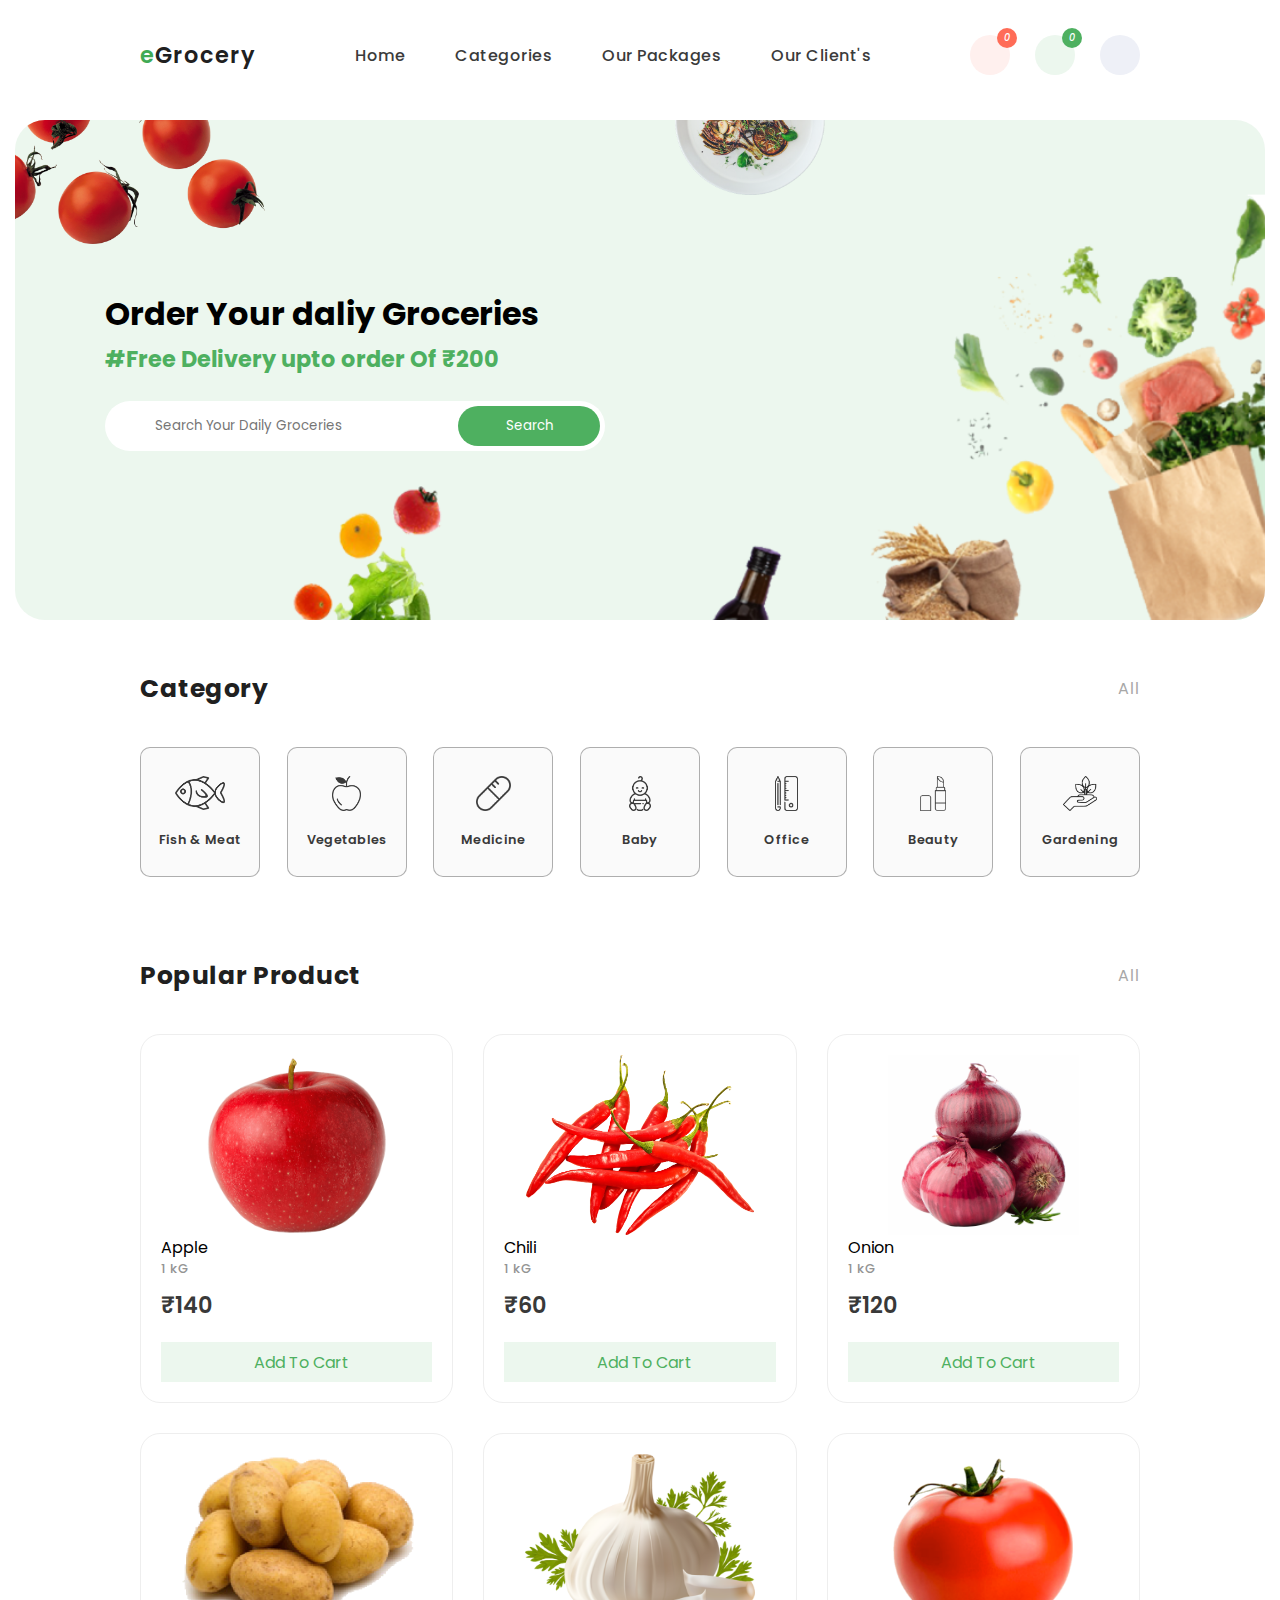
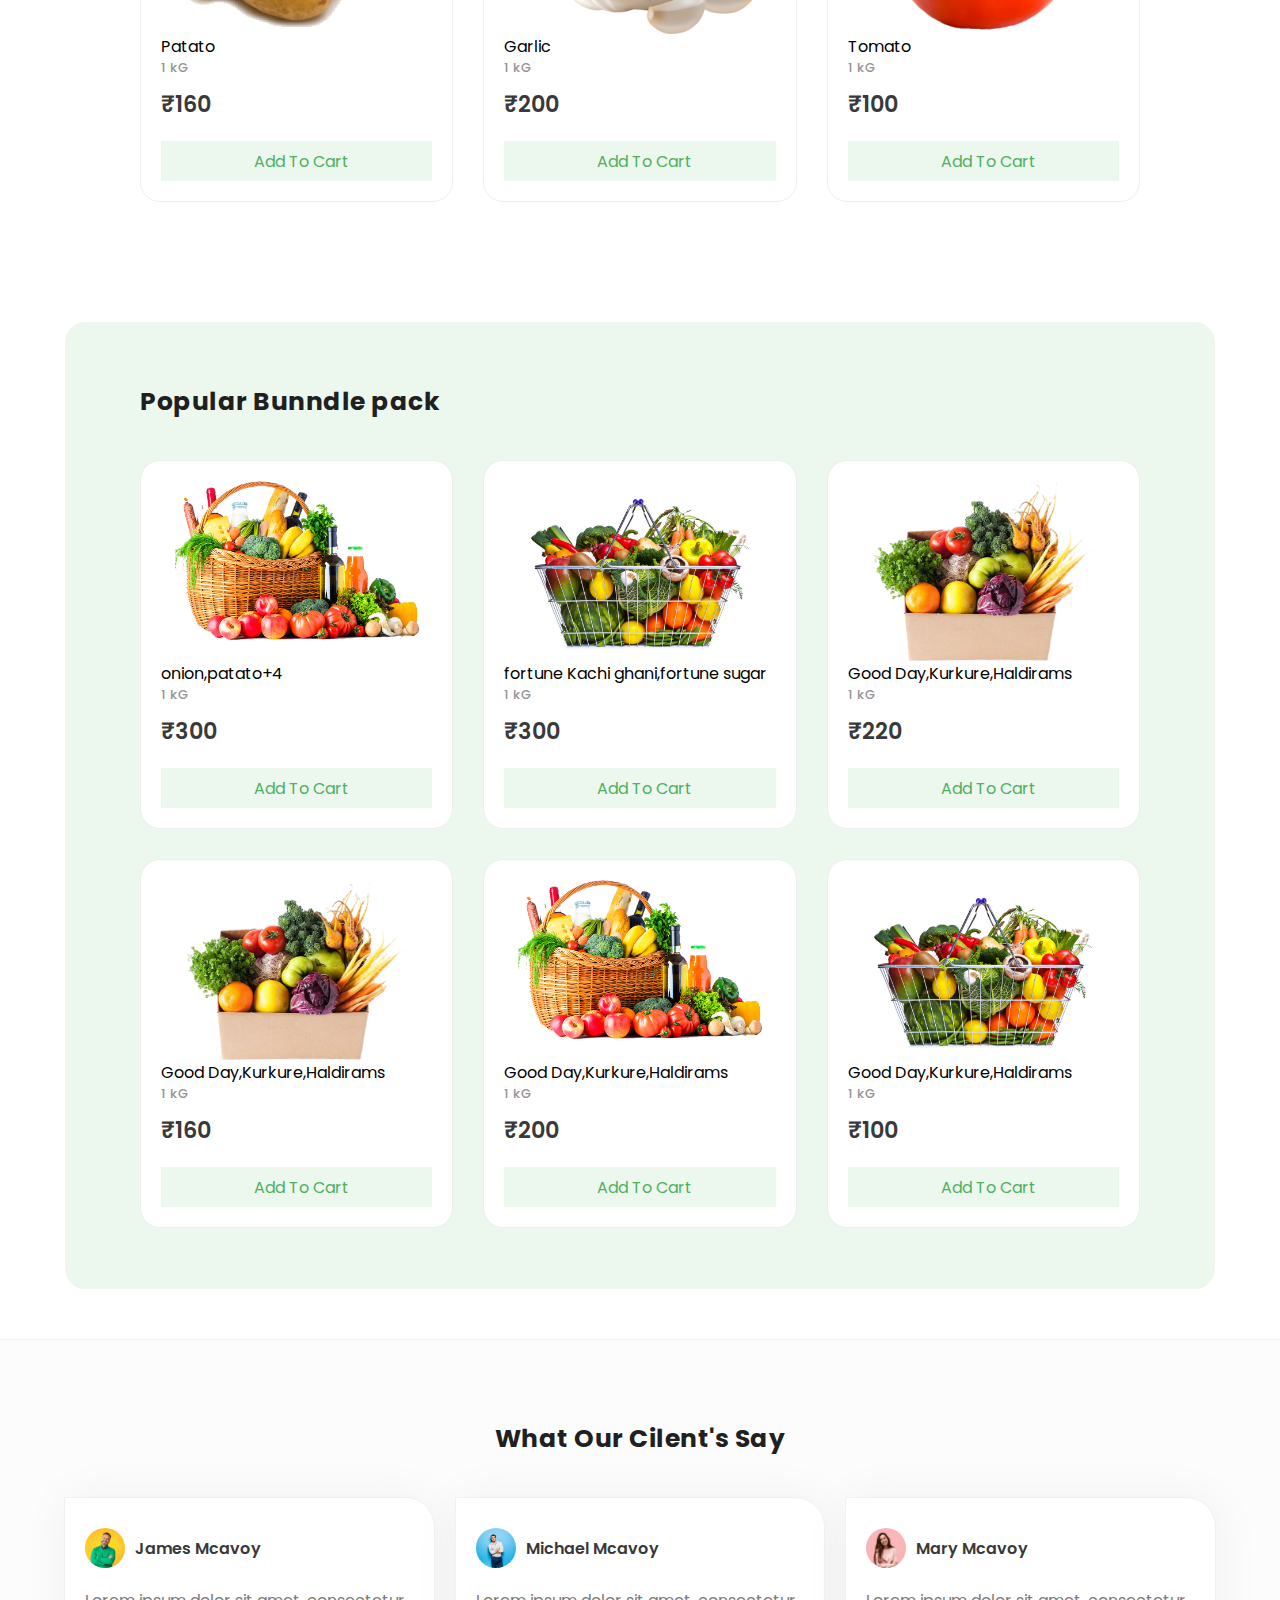
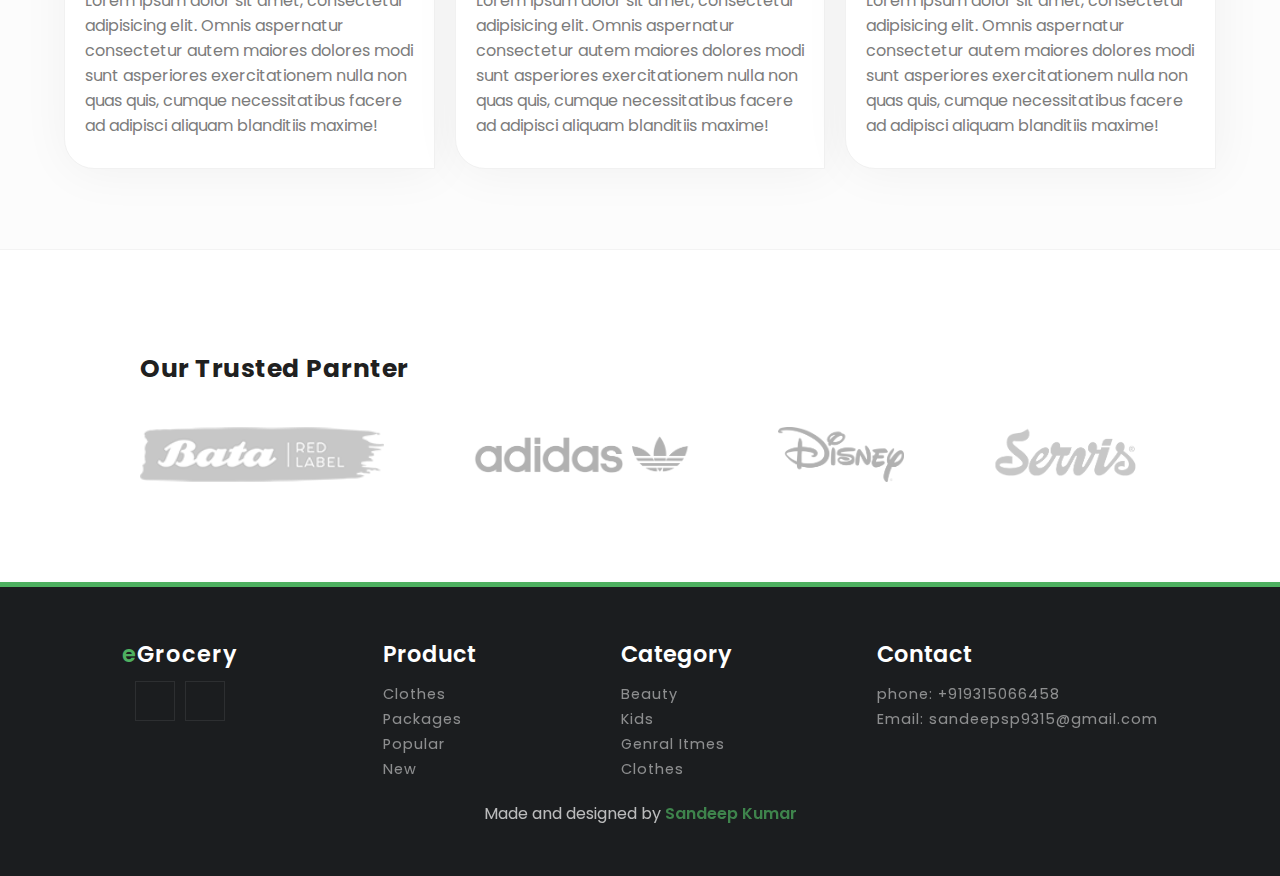
==== index.html @ 9252aafd "Add files via upload" ====
<!DOCTYPE html>
<html lang="en">
<head>
    <meta charset="UTF-8">
    <meta name="viewport" content="width=device-width, initial-scale=1.0">
    <title>e Grocery Store</title>
    <link rel="preconnect" href="https://fonts.googleapis.com">
<link rel="preconnect" href="https://fonts.gstatic.com" crossorigin>
<link href="https://fonts.googleapis.com/css2?family=Poppins:ital,wght@0,100;0,200;0,300;0,400;0,500;0,600;0,700;0,800;0,900;1,100;1,200;1,300;1,400;1,500;1,600;1,700;1,800;1,900&display=swap" rel="stylesheet">
    <link rel="stylesheet" href="https://cdnjs.cloudflare.com/ajax/libs/font-awesome/6.6.0/css/all.min.css" integrity="sha512-Kc323vGBEqzTmouAECnVceyQqyqdsSiqLQISBL29aUW4U/M7pSPA/gEUZQqv1cwx4OnYxTxve5UMg5GT6L4JJg==" crossorigin="anonymous" referrerpolicy="no-referrer" />
    <link rel="stylesheet" href="css/style.css">
    <link rel="shortcut icon" href="images/fav-icon.png">
    <link rel="stylesheet" href="css/responsive.css">
</head>
<body>
    <!--Navigation-->
    <nav class="navigation">
        <!--Logo-->
       
        <a href="index.html" class="logo">
       <span>e</span>Grocery
    </a>

     <!--menu-btn-->
       <input type="checkbox" class="menu-btn" id="menu-btn">
       <label for="menu-btn" class="menu-icon">
          <span class="nav-icon"></span>
       </label>

    <!--menu-->
<ul class="menu">
    <li><a href="index.html" class="active">Home</a></li>
    <li><a href="#category">Categories</a></li>
    <li><a href="#popular-bundle-pack">Our Packages</a></li>
    <li><a href="#clients">Our Client's</a></li>
</ul>
<div class="right-nav">
    <a href="" class="like">
        <i class="fa-regular fa-heart">
            <span>0</span>
        </i>
    </a>
    <a href="" class="cart">
        <i class="fa-solid fa-cart-shopping">
            <span>0</span>
        </i>
    </a>

    <a href="" class="user">
        <i class="fa-solid fa-user"></i>
    </a>

</div>
    </nav>
    <!--Nav End-->

    <!--Search-banner-->
  
<section id="search-banner">
    <img src="images/bg-1.png" class="bg-1" alt="bg">
    <img src="images/bg-2.png" class="bg-2" alt="bg-2">

    <!--text-->
    <div class="serach-banner-text">
        <h1>Order Your daliy Groceries</h1>
        <strong class="serach-banner-text-strong">#Free Delivery upto order Of ₹200</strong>
        <!--Search-box-->
        <form action="" class="search-box">
            <i class="fas fa-search"></i>
            <input type="text" class="search-input" placeholder="Search Your Daily Groceries"name="search" required >
      
            <input type="submit" class="search-btn" value="Search" >
       
        </form>
    </div>

</section>
     <!--Search-banner end-->

     <!--category-->
     <section id="category">
<!--heading-->
    <div class="category-heading">
        <h2>Category</h2>
        <span>All</span>
    </div>

<!--box-container-->
     <div class="category-container">
        <!--Box-->
        <a href="#" class="category-box">
            <img src="images/fish.png" alt="Fish">
            <span>Fish & Meat</span>
        </a>

        <!--Box-->
        <a href="#" class="category-box">
            <img src="images/Vegetables.png" alt="Fish">
            <span>Vegetables</span>
        </a>

        <!--Box-->
        <a href="#" class="category-box">
            <img src="images/medicine.png" alt="Fish">
            <span>Medicine</span>
        </a>
        <!--Box-->
        <a href="#" class="category-box">
            <img src="images/baby.png" alt="Fish">
            <span>Baby</span>
        </a>
        <!--Box-->
        <a href="#" class="category-box">
            <img src="images/office.png" alt="Fish">
            <span>Office</span>
        </a>
        <!--Box-->
        <a href="#" class="category-box">
            <img src="images/beauty.png" alt="Fish">
            <span>Beauty </span>
        </a>
        <!--Box-->
        <a href="#" class="category-box">
            <img src="images/Gardening.png" alt="Fish">
            <span>Gardening</span>
        </a>
        
     </div>

     </section>
<!--category-end-->

<!--popular Product-->

<section id="popular-product">

<!--heading-->
<div class="product-heading">
    <h3>Popular Product</h3>
    <span>All</span>
</div>

 <!--Product-box-container-->
<div class="product-container">

    <!--box-->

    <div class="product-box">
        <img src="images/apple.png" alt="apple">
        <span>Apple</span>
        <span  class="quantity">1 kG</span>
        <span class="price">₹140</span>

        <!--Cart-btn-->
        <a href="" class="cart-btn">
            <i class="fas fa-shopping-bag"></i>Add To Cart
        </a>
         <!--Wishlist-btn-->
<a href="#" class="like-btn">
    <i class="far fa-heart"></i>
</a>
    </div>

    
    <!--box-->

    <div class="product-box">
        <img src="images/chili.png" alt="apple">
        <span>Chili</span>
        <span  class="quantity">1 kG</span>
        <span class="price">₹60</span>

        <!--Cart-btn-->
        <a href="" class="cart-btn">
            <i class="fas fa-shopping-bag"></i>Add To Cart
        </a>
         <!--Wishlist-btn-->
<a href="#" class="like-btn">
    <i class="far fa-heart"></i>
</a>
    </div>

    
    <!--box-->

    <div class="product-box">
        <img src="images/onion.png" alt="apple">
        <span>Onion</span>
        <span  class="quantity">1 kG</span>
        <span class="price">₹120</span>

        <!--Cart-btn-->
        <a href="" class="cart-btn">
            <i class="fas fa-shopping-bag"></i>Add To Cart
        </a>
         <!--Wishlist-btn-->
<a href="#" class="like-btn">
    <i class="far fa-heart"></i>
</a>
    </div>

    
    <!--box-->

    <div class="product-box">
        <img src="images/patato.png" alt="apple">
        <span>Patato</span>
        <span  class="quantity">1 kG</span>
        <span class="price">₹160</span>

        <!--Cart-btn-->
        <a href="" class="cart-btn">
            <i class="fas fa-shopping-bag"></i>Add To Cart
        </a>
         <!--Wishlist-btn-->
<a href="#" class="like-btn">
    <i class="far fa-heart"></i>
</a>
    </div>

     
    <!--box-->

    <div class="product-box">
        <img src="images/garlic.png" alt="apple">
        <span>Garlic</span>
        <span  class="quantity">1 kG</span>
        <span class="price">₹200</span>

        <!--Cart-btn-->
        <a href="" class="cart-btn">
            <i class="fas fa-shopping-bag"></i>Add To Cart
        </a>
         <!--Wishlist-btn-->
<a href="#" class="like-btn">
    <i class="far fa-heart"></i>
</a>
    </div>

     
    <!--box-->

    <div class="product-box">
        <img src="images/tamato.png" alt="apple">
        <span>Tomato</span>
        <span  class="quantity">1 kG</span>
        <span class="price">₹100</span>

        <!--Cart-btn-->
        <a href="" class="cart-btn">
            <i class="fas fa-shopping-bag"></i>Add To Cart
        </a>
         <!--Wishlist-btn-->
<a href="#" class="like-btn">
    <i class="far fa-heart"></i>
</a>
    </div>

    
    

</div>

</section>
<!--Popular-Product End-->

<!--Popular-bundle-pack-->
<section id="popular-bundle-pack">
    <!--Heading-->
    <div class="product-heading">
        <h3>Popular Bunndle pack</h3>
    </div>

    <div class="product-container">

        <!--box-->
    
        <div class="product-box">
            <img src="images/pack1.png" alt="pack">
            <span>onion,patato+4</span>
            <span  class="quantity">1 kG</span>
            <span class="price">₹300</span>
    
            <!--Cart-btn-->
            <a href="" class="cart-btn">
                <i class="fas fa-shopping-bag"></i>Add To Cart
            </a>
             <!--Wishlist-btn-->
    <a href="#" class="like-btn">
        <i class="far fa-heart"></i>
    </a>
        </div>
    
        
        <!--box-->
    
        <div class="product-box">
            <img src="images/pack2.jpg" alt="pack2">
            <span>fortune Kachi ghani,fortune sugar</span>
            <span  class="quantity">1 kG</span>
            <span class="price">₹300</span>
    
            <!--Cart-btn-->
            <a href="" class="cart-btn">
                <i class="fas fa-shopping-bag"></i>Add To Cart
            </a>
             <!--Wishlist-btn-->
    <a href="#" class="like-btn">
        <i class="far fa-heart"></i>
    </a>
        </div>
    
        
        <!--box-->
    
        <div class="product-box">
            <img src="images/pack3.png" alt="pack3">
            <span>Good Day,Kurkure,Haldirams</span>
            <span  class="quantity">1 kG</span>
            <span class="price">₹220</span>
    
            <!--Cart-btn-->
            <a href="" class="cart-btn">
                <i class="fas fa-shopping-bag"></i>Add To Cart
            </a>
             <!--Wishlist-btn-->
    <a href="#" class="like-btn">
        <i class="far fa-heart"></i>
    </a>
        </div>
    
        
        <!--box-->
    
        <div class="product-box">
            <img src="images/pack3.png" alt="pack3">
            <span>Good Day,Kurkure,Haldirams</span>
            <span  class="quantity">1 kG</span>
            <span class="price">₹160</span>
    
            <!--Cart-btn-->
            <a href="" class="cart-btn">
                <i class="fas fa-shopping-bag"></i>Add To Cart
            </a>
             <!--Wishlist-btn-->
    <a href="#" class="like-btn">
        <i class="far fa-heart"></i>
    </a>
        </div>
    
         
        <!--box-->
    
        <div class="product-box">
            <img src="images/pack1.png" alt="pack">
            <span>Good Day,Kurkure,Haldirams</span>
            <span  class="quantity">1 kG</span>
            <span class="price">₹200</span>
    
            <!--Cart-btn-->
            <a href="" class="cart-btn">
                <i class="fas fa-shopping-bag"></i>Add To Cart
            </a>
             <!--Wishlist-btn-->
    <a href="#" class="like-btn">
        <i class="far fa-heart"></i>
    </a>
        </div>
    
         
        <!--box-->
    
        <div class="product-box">
            <img src="images/pack2.jpg" alt="pack2">
            <span>Good Day,Kurkure,Haldirams</span>
            <span  class="quantity">1 kG</span>
            <span class="price">₹100</span>
    
            <!--Cart-btn-->
            <a href="" class="cart-btn">
                <i class="fas fa-shopping-bag"></i>Add To Cart
            </a>
             <!--Wishlist-btn-->
    <a href="#" class="like-btn">
        <i class="far fa-heart"></i>
    </a>
        </div>
    
        
        
    
    </div>
    
</section>
<!--popular-bundle-end-->


<!--Clients-->
<section id="clients">

    <!--heading-->
    <div class="client-heading">
       <h3>What Our Cilent's Say</h3>
    </div>
 
     <!--Box-coantiner-->
    <div class="client-box-container">

          <!-- clientBox-->
          <div class="client-box">

            <!--profile-->
            <div class="client-profile">
                <!--img-->
                <img src="images/client-1.jpg" alt="client">

                <!--text-->
                <div class="profile-text">
                    <strong>James Mcavoy</strong>
                </div>
            </div>
            <!--Rating-->
            <div class="rating">
             <i class="fas fa-star"></i>
             <i class="fas fa-star"></i>
             <i class="fas fa-star"></i>
             <i class="fas fa-star"></i>
             <i class="fas fa-star"></i>
            </div>

            <!--Comments-->
            <p>Lorem ipsum dolor sit amet, consectetur adipisicing elit. Omnis aspernatur consectetur autem maiores dolores modi sunt asperiores exercitationem nulla non quas quis, cumque necessitatibus facere ad adipisci aliquam blanditiis maxime!</p>
          </div>

          <div class="client-box">

            <!--profile-->
            <div class="client-profile">
                <!--img-->
                <img src="images/client-2.jpg" alt="client2">

                <!--text-->
                <div class="profile-text">
                    <strong>Michael Mcavoy</strong>
                </div>
            </div>
            <!--Rating-->
            <div class="rating">
             <i class="fas fa-star"></i>
             <i class="fas fa-star"></i>
             <i class="fas fa-star"></i>
             <i class="fas fa-star"></i>
             <i class="fas fa-star"></i>
            </div>

            <!--Comments-->
            <p>Lorem ipsum dolor sit amet, consectetur adipisicing elit. Omnis aspernatur consectetur autem maiores dolores modi sunt asperiores exercitationem nulla non quas quis, cumque necessitatibus facere ad adipisci aliquam blanditiis maxime!</p>
          </div>


          <div class="client-box">

            <!--profile-->
            <div class="client-profile">
                <!--img-->
                <img src="images/client-3.jpg" alt="client3">

                <!--text-->
                <div class="profile-text">
                    <strong>	
                        Mary Mcavoy</strong>
                </div>
            </div>
            <!--Rating-->
            <div class="rating">
             <i class="fas fa-star"></i>
             <i class="fas fa-star"></i>
             <i class="fas fa-star"></i>
             <i class="fas fa-star"></i>
             <i class="fas fa-star"></i>
            </div>

            <!--Comments-->
            <p>Lorem ipsum dolor sit amet, consectetur adipisicing elit. Omnis aspernatur consectetur autem maiores dolores modi sunt asperiores exercitationem nulla non quas quis, cumque necessitatibus facere ad adipisci aliquam blanditiis maxime!</p>
          </div>

    </div>

</section>
<!--clients section-end-->

<!--partner-logo-->

    <section id="partner">
    
        <!--heading-->
           <div class="partner-heading">
            <h3>Our Trusted Parnter</h3>
           </div>
             
               <!--logo-coantainer-->
               <div class="logo-container">
                <img src="images/logo-1.png" alt="logo">
                <img src="images/logo-2.png" alt="logo2">
                <img src="images/logo-3.png" alt="logo3">
                <img src="images/logo-4.png" alt="logo4">

               </div>

    </section>

    <!--logo-section-end-->


    <!--footer-->
        <footer>
            <div class="footer-container">

                <!--logo-container-->
                  <div class="footer-logo">
                    <a href="#"><span>e</span>Grocery</a>

                     <!--social-->
                     <div class="footer-social">
                        <a href="#"><i class="fab fa-facebook-f"></i></a>
                        <a href="#"><i class="fab fa-instagram"></i></a>

                     </div>
                  </div>


                  <!--links-->
                  <div class="footer-links">
                    <strong>Product</strong>
                    <ul>
                        <li><a href="#">Clothes</a></li>
                        <li><a href="#">Packages</a></li>
                        <li><a href="#">Popular</a></li>
                        <li><a href="#">New</a></li>

                    </ul>
                  </div>
                  <div class="footer-links">
                    <strong>Category</strong>
                    <ul>
                        <li><a href="#">Beauty</a></li>
                        <li><a href="#">Kids</a></li>
                        <li><a href="#">Genral Itmes</a></li>
                        <li><a href="#">Clothes</a></li>

                    </ul>
                  </div>
                  <div class="footer-links">
                    <strong>Contact</strong>
                    <ul>
                        <li><a href="#">phone: +919315066458</a></li>
                        <li><a href="#">Email: sandeepsp9315@gmail.com</a></li>


                    </ul>
                  </div>
                 
            </div>
           <!-- Design Message -->
    <div class="footer-message">
        <p>Made and designed by <strong>Sandeep Kumar</strong></p>
    </div>
        </footer>
</body>
</html>
---- css/style.css ----
*{
    font-family: poppins;
    margin: 0;
    padding: 0;
    box-sizing: border-box;
    scroll-behavior: smooth;
}
ul{
    list-style: none;
}
a{
    text-decoration: none;
}
body{
    margin: 0px;
    padding: 0px;
    font-family: poppins;
}
/*Navigation*/
.navigation{
display: flex;
justify-content: space-between;
align-items: center;
padding: 35px;
max-width: 1070px;
width: 100%;
margin: auto;
}
.menu{
    display: flex;
}
.menu li a{
    padding:3px 10px;
    margin: 0px 15px;
    color:#3b3b3b ;
    font-weight: 500;
    letter-spacing: 0.5px;
    transition:all ease 0.3s ;
}
.logo{
    font-size: 1.4rem;
    font-weight:600 ;
    letter-spacing: 1px;
    color: #202020;
}
.logo span{
    color: #40aa54;
}
.right-nav{
    display: flex;
    grid-template-columns: auto auto;
    grid-gap: 25px;
}

.right-nav a{
    width: 40px;
    height: 40px;
    display: flex;
    justify-content: center;
    align-items: center;
    border-radius: 50%;
    position: relative;
}
.right-nav .like{
    background-color: #fff0ee;
    color: #ff6c57;
}
.right-nav .cart{
    background-color: #ecf7ee;
    color: #4eb060;
}
.right-nav a span{
    position: absolute;
    top: -7px;
    right: -7px;
    width: 20px;
    height: 20px;
    display: flex;
    justify-content: center;
    align-items: center;
    border-radius: 50%;
    color: #ffffff;
    font-size: 0.6rem;
    font-weight: 500;

}
.right-nav .user {
    background-color: #eef0f7; /* Light background similar to .cart */
    color: #4e60b0; /* Different color for the user icon */
    width: 40px;
    height: 40px;
    display: flex;
    justify-content: center;
    align-items: center;
    border-radius: 50%;
    position: relative;
}

.right-nav .user:hover {
    background-color: #dfe3f7; /* Slightly darker background on hover */
    color: #3e50a0; /* Slightly darker text color on hover */
}

.right-nav .like span{
    background-color: #ff6c57;

}

.right-nav .cart span{
background-color: #4eb060;
}

.menu li a:hover,
.menu.active{
    color: #40aa54;
    transition: all ease 0.3s;
}
/*serach-bannner*/
#search-banner{
    max-width: 1250px;
    height: 500px;
    border-radius: 30px;
    background-color: #ecf7ee;
    margin: 10px auto;
    position: relative;
    overflow: hidden;
   background-image: url(../images/bg.png);
    background-repeat: no-repeat;
    background-size: 1000px;
    background-position: bottom right;
    padding: 20px;
    display: flex;
    align-items: center;
}

.bg-1{
    position: absolute;
    left: -50px;
    top: -150px;
    width: 300px;
    height:300px;
    object-fit: contain;
    object-position: center;
}

.bg-2{
    position: absolute;
    left: 60%;
    transform: translateX(-60%);
    top: -75px;
    width: 150px;
    height: 150px;
    object-fit: contain;
    object-position: center;
}

.serach-banner-text{
    display: flex;
    flex-direction: column;
    width: 500px;
    margin-left: 70px;
    position: relative;
}

.search-banner-text h1{
    font-size: 3rem;
    line-height: 55px;
    color: #202020;
}

.serach-banner-text-strong{
    color: #4eb060;
    font-size: 1.4rem;
    margin-top: 4px;

}

.search-box{
    background-color: #ffffff;
    height: 50px;
    display: flex;
    align-items: center;
    margin-top:25px;
    padding: 0px 5px 0px 20px;
    border-radius: 30px;
}

.search-box i{
    font-size: 1.3rem;
    color: #3b3b3b;
    margin: 0px 10px;
}
.search-box .search-input{
    height: 40px;
    border: none;
    width: 100%;
    padding: 0px 10px;
    outline: none;
}
.search-box .search-btn{
    width: 220px;
    height: 40px;
    border-radius: 30px;
    background-color: #4eb060;
    border: none;
    color: #ffffff;
    outline: none;
    cursor: pointer;
    transition: all ease 0.3s;
}

.search-box .search-btn:hover{
    background-color: #5ccf71;
    transition: all ease 0.3s;


}

/*category*/
#category,
#popular-product,
#popular-bundle-pack,
#partner{
    display: flex;
    flex-direction: column;
    max-width:1000px;
    margin: 50px auto;
}

.category-heading,
.product-heading,
.product-heading{
    display: flex;
    justify-content:space-between;
    align-items: center;

}

.category-heading h2,
.product-heading h3,
.partner-heading h3{
    font-size: 1.56rem;
    font-weight: 700;
    color:#202020;
    letter-spacing: 0.5px;
}
.category-heading span,
.product-heading span{
    color: #a7a7a7;
    font-weight: 400;
    letter-spacing: 1px;
}

.category-container{
    display: flex;
    justify-content: space-between;
    align-items: center;
    margin-top: 40px;
}

.category-box{
    display:flex;
    flex-direction: column;
    align-items: center;
    justify-content: center;
    background-color: #fafafa;
    border-radius: 10px;
    min-height: 130px;
    width: 120px;
    border: 1px solid rgba(0,0, 0,0.3);
}

.category-box img{
    height: 35px;
    width: 50px;
    object-fit: contain;
    object-position: center;
transition: all ease 0.1s ;
}

.category-box span{
    color: #393939;
    font-size: 0.8rem;
    margin-top: 20px;
    letter-spacing: 0.3px;
    font-weight: 600;
}
.category-box:hover img{
    transform: scale(1.1);
    transform: all ease 0.1s;
}

/*==Popular Product======*/

#popular-product{
    margin: 80px auto;
}

.product-container{
    display: grid;
    grid-template-columns: 1fr 1fr 1fr;
    grid-gap:30px;
    margin: 40px 0px;
}

.product-box{
    width: 100%;
    border: 1px solid #eeeeee;
    background-color: #ffffff;
    padding: 20px;
    border-radius: 20px;
    display: flex;
    flex-direction: column;
    position: relative;
}

.product-box img{
    width: 90%;
    height: 180px;
    object-fit: contain;
    object-position: center;
    margin: auto;
}
.product-box strong{
    color: #202020;
    font-size: 1.1rem;
    letter-spacing: 1px;
    margin-top:10px;
    font-weight: 600;
}

.product-box .quantity{
    color:#949494;
    font-size: 0.8rem;
    font-weight: 500;
    letter-spacing: 1px;
}
.product-box .price{
    margin-top: 10px;
    font-size: 1.4rem;
    font-weight: 600;
    color: #393939;
}

.product-box .cart-btn{
    width:100%;
    height:40px;
    background-color: #ecf7ee;
    color: #4eb060;
    display: flex;
    justify-content: center;
    align-items: center;
    margin-top: 20px;
    transition: all ease 0.3s;
}

.product-box .cart-btn i{
    margin-right:10px;
}
.product-box .cart-btn:hover{
    background-color: #4eb060;
    color: #ffffff;
    transition:all ease 0.3s;
}

.product-box .like-btn{
    position: absolute;
    right: 30px;
    top: 20px;
    color: #c9c9c9;
    font-size: 1.3rem;
}

/*popular-bundle-pack*/

#popular-bundle-pack{
display: flex;
flex-direction: column;
justify-content: center;
max-width:1150px;
margin:50px auto;
padding: 60px 0px 20px 0px;
border-radius: 20px;
background-color: #ecf7ee;
border:1px solid #f3f3f3;
align-items: center;
}

.product-container,
.product-heading{
    max-width:1000px;
    width:100%;
}

/*Clients*/
#clients{
    display: flex;
    flex-direction: column;
    justify-content: center;
    align-items: center;
    background-color: #f6f6f656;
    padding: 80px 0px;
    margin:40px 0px;
    border-top: 1px solid #f3f3f3;
    border-bottom: 1px solid #f3f3f3;
}

.client-heading h3{
    font-size: 1.56rem;
    color:#202020;
    font-weight:700;
    letter-spacing:0.5px;

}

.client-box-container{
   display: grid;
   grid-template-columns: 1fr 1fr 1fr;
   grid-gap:20px;
    width:90%;
    margin-top:40px;
}

.client-box{
    background-color: #ffffff;
    padding:30px 20px;
    border:1px solid #f1f1f1;
    box-shadow: 2px 2px 50px rgba(0,0, 0,0.05);
    border-radius: 0px 30px 0px 30px;
}

.client-profile{
    display:flex;
    align-items:center;

}
.client-profile img{
    width:40px;
    height:40px;
    object-fit: cover;
    object-position:center;
    border-radius:50%;

}

.profile-text{
    display: flex;
    flex-direction: column;
    margin-left: 10px;

}

.profile-text strong{
    color:#393939;
    font-size: 1rem;
    font-weight:600;
}

.profile-text span{
    color: #949494;
    font-weight: 500;
    font-size:0.9rem;
}

.rating{
    display: flex;
    margin: 10px 0px;
}

.rating i{
    color: #fdcc0d;
}

.client-box p{
    color: #7c7c7c;
}
/**Pratner logo**/

#partner{
    margin: 100px auto;
}
.logo-container{
    display: flex;
    justify-content: space-between;
    margin-top: 40px;
}

.logo-container img{
    height: 55px;
    object-fit: contain;
    object-position: center;
    filter: grayscale(1);
    opacity: 0.3;
    transition: all ease 0.3s;
}

.logo-container img:hover{
    filter: grayscale(0);
    opacity: 1;
    transition: all ease 0.3s;
}

/**footer**/

footer{
    background-color: #1b1d1f;
    padding: 50px 20px;
    border-top:5px solid #4eb060;
}

.footer-container{
    max-width: 1180px;
    margin: auto;
    display: flex;
    justify-content: space-around;
    align-items: flex-start;
}

.footer-logo{
    display: flex;
    flex-direction: column;
    justify-content: center;
    align-items: center;
}
.footer-logo a{
    color:#ffffff;
    font-size: 1.4rem;
    font-weight: 600;
    letter-spacing: 1px;
}

.footer-logo a span{
    color: #4eb060;
}

.footer-social{
    display: flex;
    margin-top:10px;
}

.footer-social a{
    width:40px;
    height:40px;
    display: flex;
    justify-content: center;
    align-items:center;
    color: #ffffff;
    border: 1px solid #ffffff15;
    font-size:0.9rem;
    margin:0px 5px;
    transition: all ease 0.3s;
}

.footer-social a:hover{
    background-color: #4eb060;
    transition: all ease 0.3s;
}
.footer-links strong{
    color: #ffffff;
    font-size:1.4rem;
    font-weight:600;
}

.footer-links ul{
    margin-top:10px;
}

.footer-links ul li a{
    color: #ffffff;
    opacity: 0.5;
    margin:4px 0px;
    font-size: 0.9rem;
    letter-spacing: 1px;
    transition: all ease 0.3s;
}

/* Footer message styling */
.footer-message {
    text-align: center;
    margin-top: 20px;
    color: #ffffff;
    font-size: 1rem;
    opacity: 0.7;
}

.footer-message p {
    margin: 0;
}

.footer-message strong {
    color: #4eb060;
    font-weight: 600;
}

.footer-links li a:hover{
    opacity: 1;
    transition: all ease 0.3s;
}
/**media**/

.menu-icon,
.menu-btn{
    display: none;
}
@media(max-width:1280px){
    #serach-banner{
        width:1150px ;
    }
    
}

@media(max-width:1200px){
    #search-banner{
        width: 90%;
        height:500px;
    }
    #popular-bundle-pack,
    #popular-product{
        width: 90%;
    }
    #popular-bundle-pack{
        padding:50px 30px 0px 30px;
    }
}

@media(max-width:1050px){
    .bg-1{
        width:150px;
        height:150px;
        top:-20px;
    }
    #search-banner{
         background-size:700px;

    }
    #category,
    #partner{
        width:90%;
    }
}
@media(max-width:965px){
    .navigation{
        justify-content: space-between;
        height: 65px;
        padding: 35px 25px;
    }
    .logo{
        font-size:1.2rem;
    }
    .navigation .menu{
        display: none;
        position: absolute;
        top: 65px;
        left: 0px;
        z-index: 100;
        background-color: #ffffff;
        width: 100%;
        padding:0px;
        margin:0px;
        border-bottom: 1px solid rgba(245, 245, 245);

    }
    .navigation .menu li{
        width: 100%;
        margin:0px;
        padding:0px;
    }
    .navigation .menu li a{
        width: 100%;
        height:40px;
        display: flex;
        align-items: center;
        padding: 30px 20px;
        margin: 0px;
        border: 1px solid rgba(248,247,247,0.5);
    }
    .menu-icon{
        display: block;
    }
    .navigation .menu-icon{
        cursor: pointer;
        float: right;
        padding: 5px;
        position: relative;
        user-select: none;
        z-index: 2;
    }
    .navigation .menu-icon .nav-icon{
        background-color: #141414cc;
        display: block;
        height: 2px;
        width: 25px;
        position: relative;
        transition: background 0.2s ease-in-out;
    }
    .navigation .menu-icon .nav-icon::before,
    .navigation .menu-icon .nav-icon::after{
        background-color: #141414cc;
        content:'';
        display: block;
        position: absolute;
        width: 100%;
        height: 100%;
        transition: all ease-out 0.2s;
    }
    .navigation .menu-icon .nav-icon::before{
        top: 7px;
    }
    .navigation .menu-icon .nav-icon::after{
        top: -7px;
    }
    .navigation .menu-btn:checked ~ .menu-icon .nav-icon::before{
        transform: rotate(-45deg);
        top: 0px;
    }
    .navigation .menu-btn:checked ~ .menu-icon .nav-icon::after{
        transform: rotate(45deg);
        top: 0px;
    }
    .navigation .menu-btn:checked ~ .menu-icon .nav-icon{
        background-color: transparent;
    }
    .navigation .menu-btn:checked ~ .menu{
        display: block;
    }
    #search-banner{
        height: 400px;
        background-size:500px ;
    }
    .bg-2{
        width: 100px;
        height: 100px;
        top: -50px;
    }

    .category-container{
        margin: 10px;
    }
    .product-container{
        grid-template-columns: 1fr 1fr;
    }

    .client-box-container{
        grid-template-columns: 1fr 1fr;

    }
    .partner-heading{
        justify-content:center ;
    }
    .logo-container{
        flex-wrap: wrap;
        justify-content: center;

    }
    .logo-container img{
        margin: 10px;
    }
    .footer-container{
        
        display: grid;
        grid-template-columns: 1fr 1fr;
    }
    .footer-links{
        text-align: center;
    }
}
@media(max-width:750px){
    #search-banner{
        height: 300px;
    }
    .serach-banner-text{
        margin-left: 20px;
    }
    .serach-banner-text h1{
        font-size: 2rem;
        line-height: 30px;
    }
    .bg-1{
        display: none;
    }
    .client-box-container{
        grid-template-columns: 1fr;
    }
}

@media(max-width:500px){
    #search-banner{
        height:200px;
        background-size: 300px;
    }

    .search-banner-text{
        margin-left: 0px;
        max-width: 100%;
    }
    .serach-banner-text h1{
        font-size: 1.3rem;
    }
    .search-box{
        width: 100%;
        max-width:100%;
        height:40px;
        padding-left:10px;
    }
    .search-box i{
        font-size: 1rem;
    }
    .search-box .search-btn{
        height:30px;
    }
    .category-container{
        display: grid;
        grid-template-columns: 1fr 1fr;
        grid-gap: 15px;
    }
    .category-box{
        width:100%;
        margin: 0px;
    }
    .product-container{
        grid-template-columns: 1fr;
    }
    #popular-bundle-pack{
        padding: 30px 20px 0px 20px;
    }
    .footer-container{
        grid-template-columns: 1fr;
    }
    .footer-links{
        margin-top: 10px;
    }

}

@media(max-width:400px){
    .category-heading h2,
    .product-heading h3,
    .client-heading h3,
    .partner-heading h3{
        font-size: 1.2rem;
    } 
}
@media(max-width:350px){
    .right-nav{
        grid-gap:5px;
    }
}
---- css/responsive.css ----
@media(max-width: 768px){
    #search-banner{
        width: 1150px;
    }
}
@media(max-width: 768px){
    #search-banner{
        width: 90%;
        height: 500px;
    }
    #popular-bundle-pack{
        width:90%;
    }
}
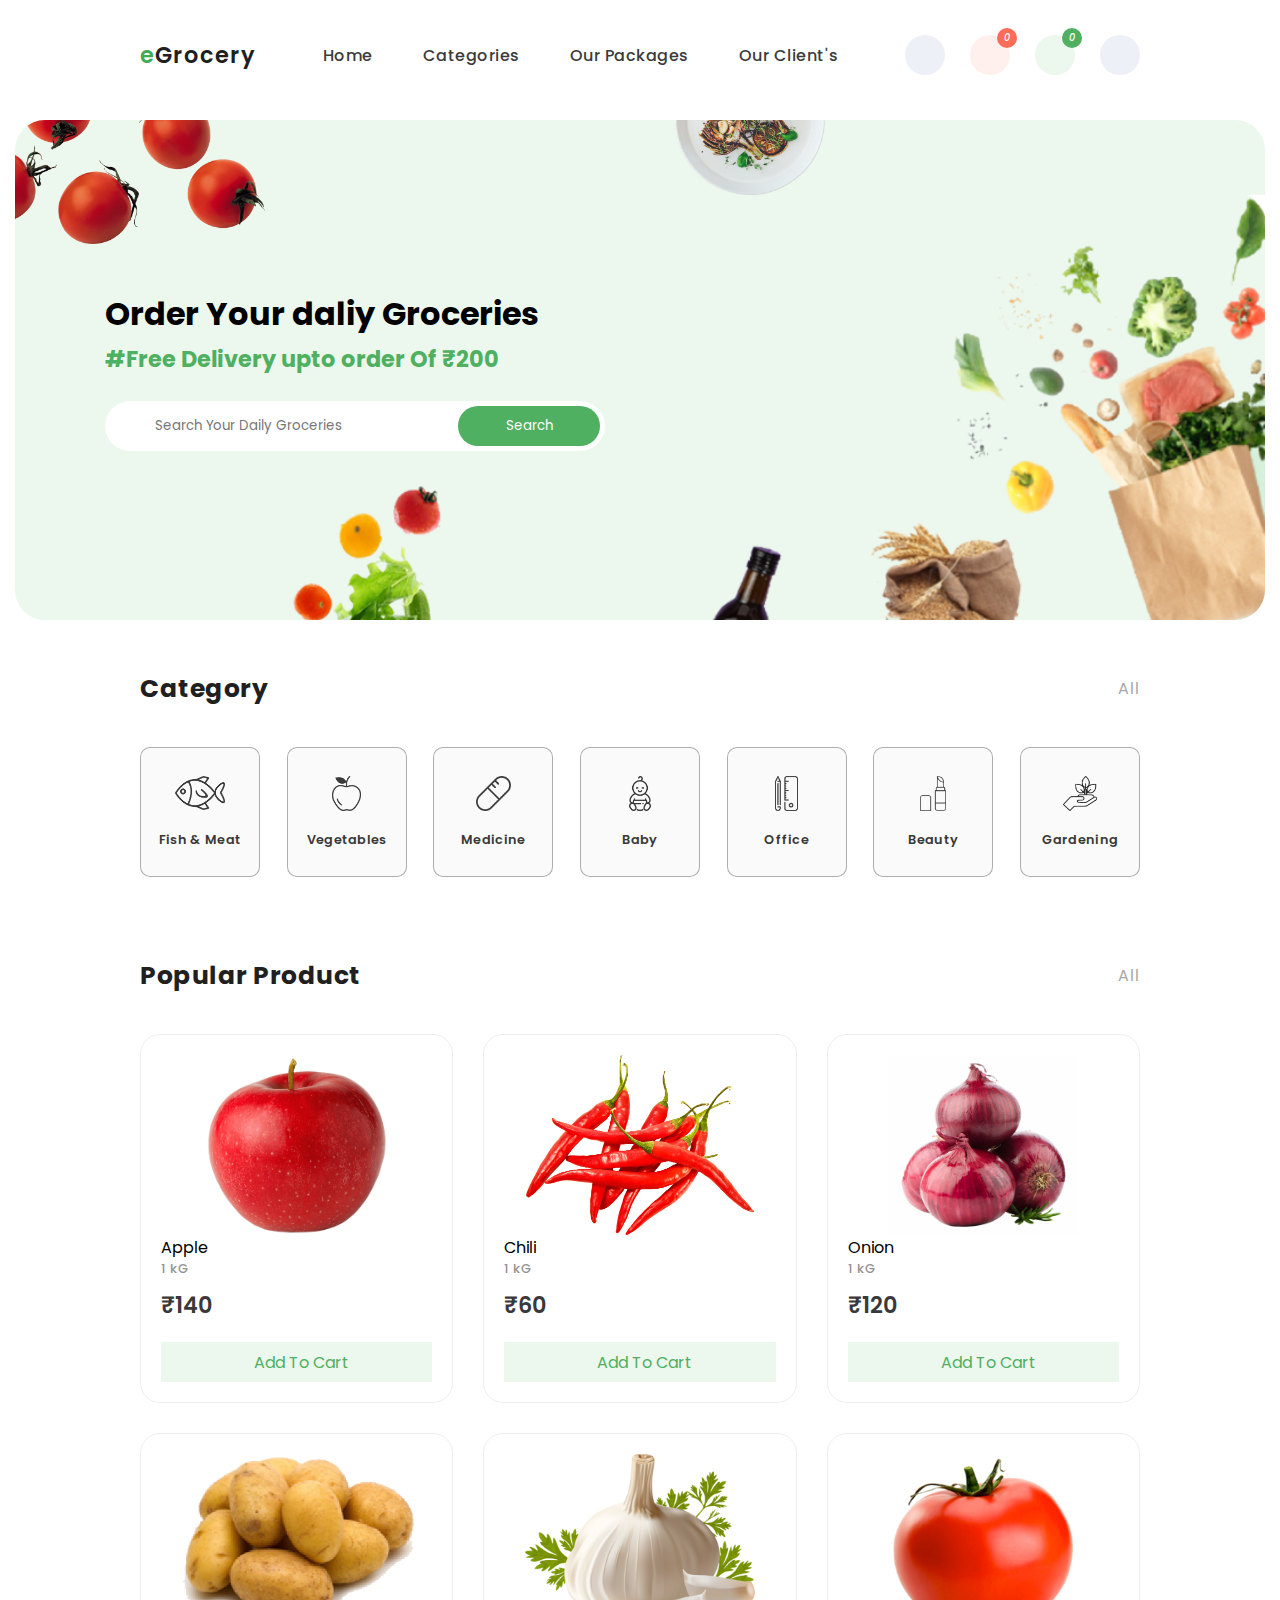
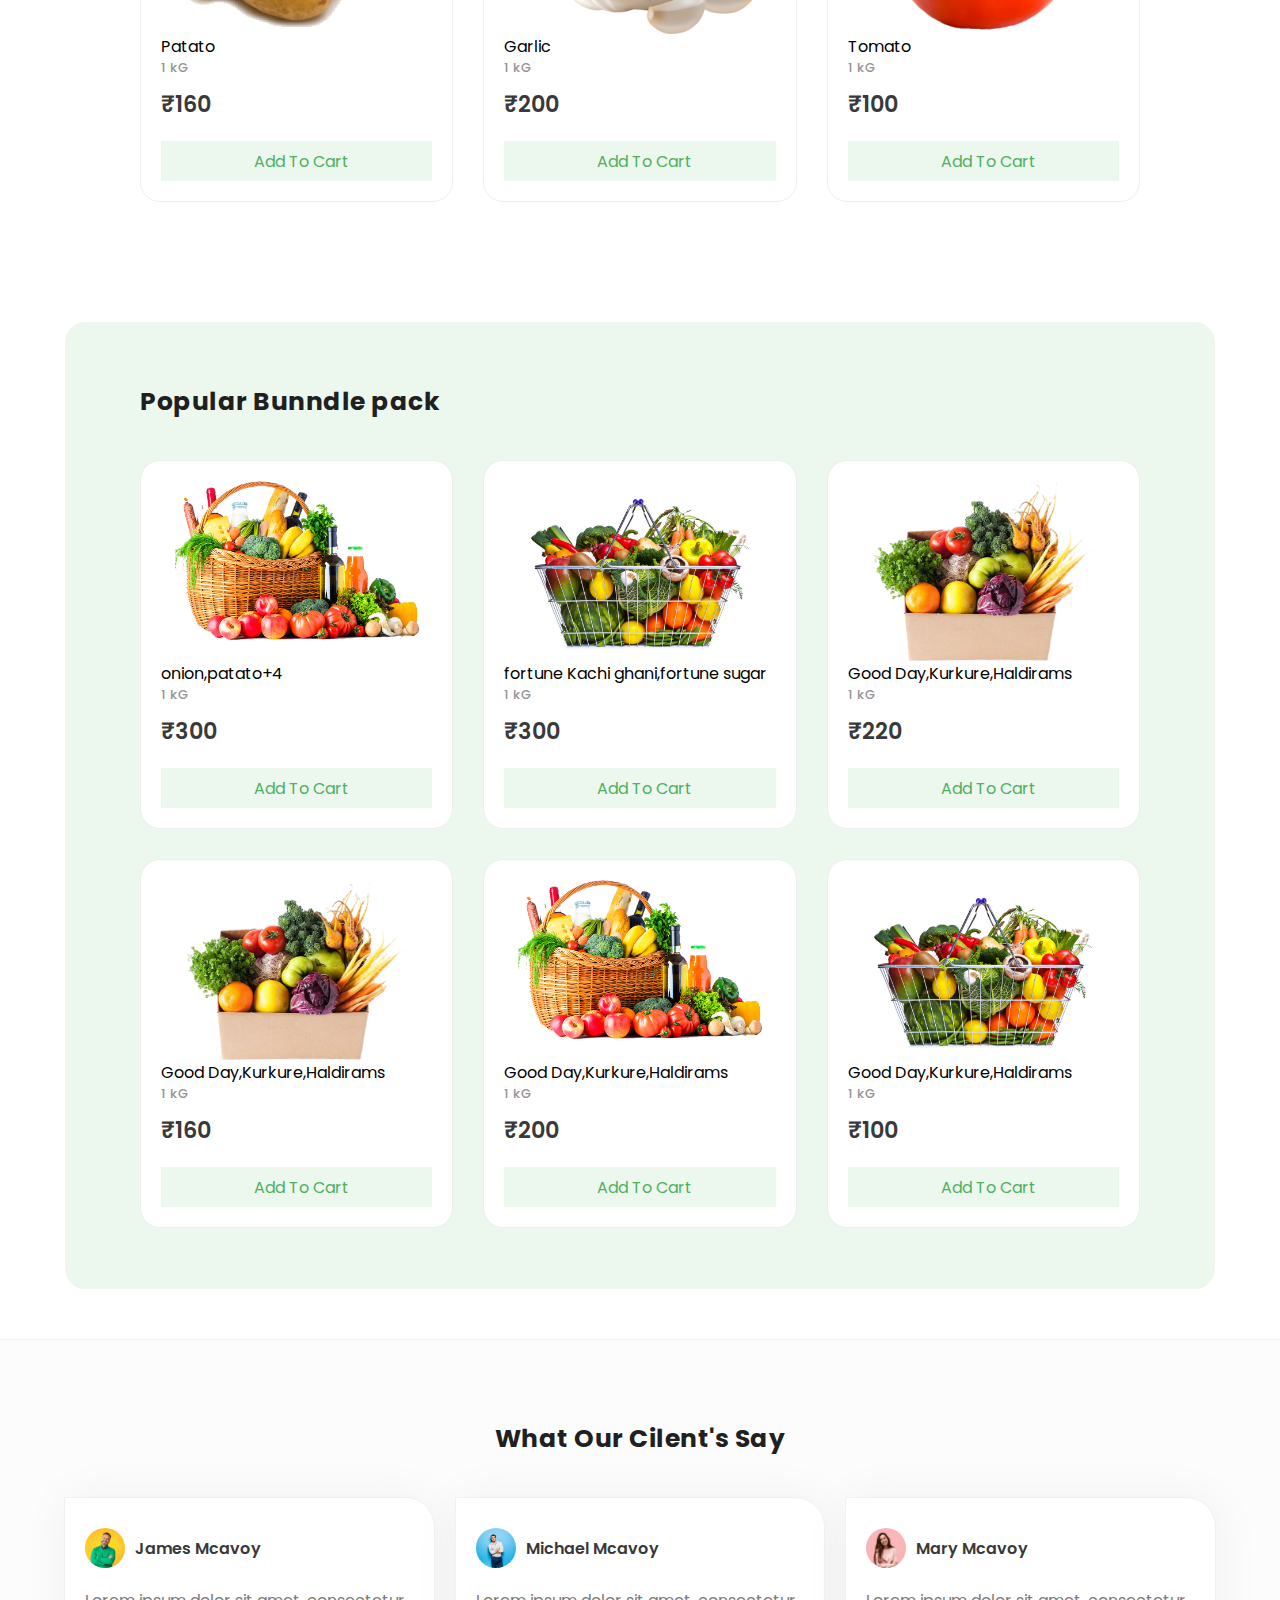
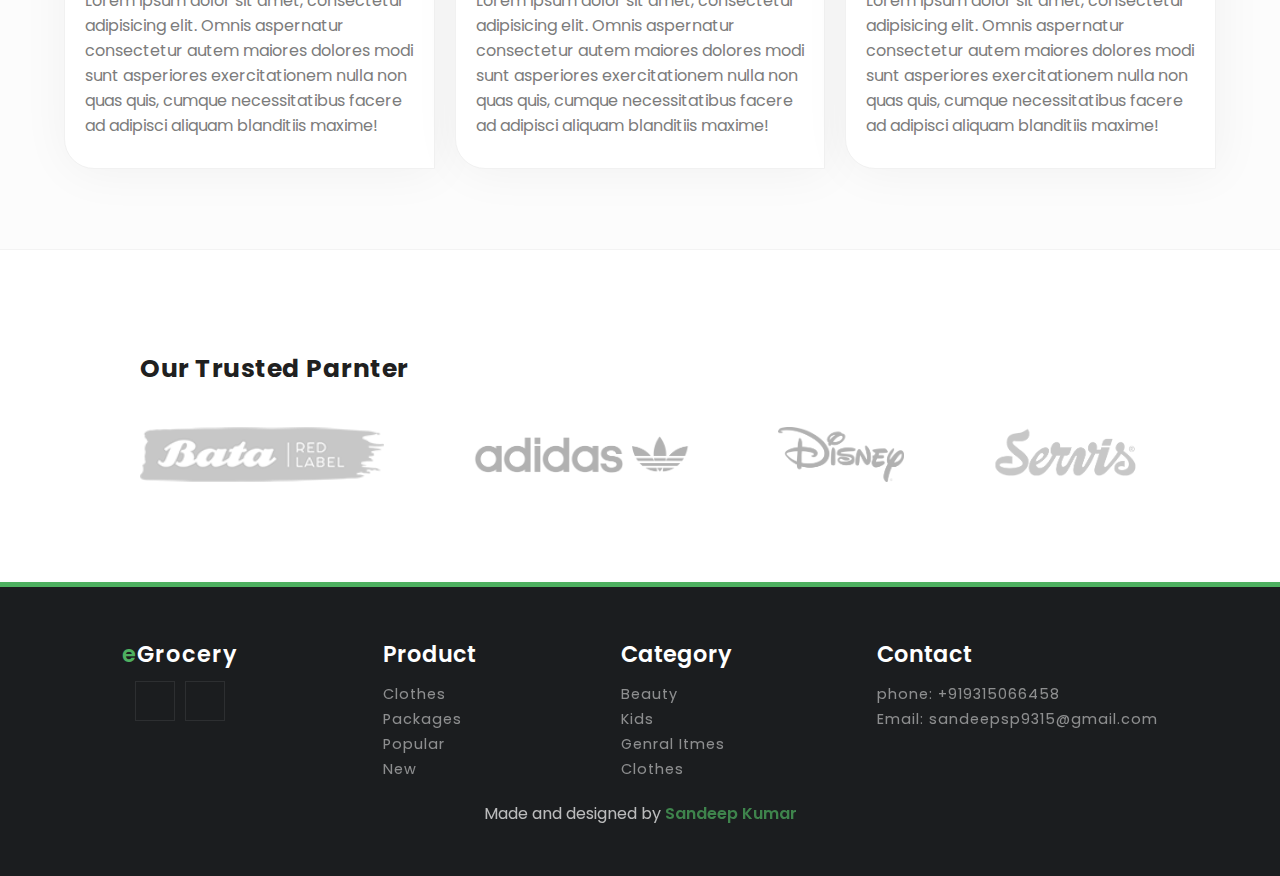
==== commit 268acf3c: "Update index.html" ====
--- a/index.html
+++ b/index.html
@@ -35,6 +35,9 @@
     <li><a href="#clients">Our Client's</a></li>
 </ul>
 <div class="right-nav">
+    <a href="" class="user">
+<i class="fas fa-search"></i>
+    </a>
     <a href="" class="like">
         <i class="fa-regular fa-heart">
             <span>0</span>
@@ -510,10 +513,38 @@
     </section>
 
     <!--logo-section-end-->
-
+<section id="app-menu">
+               <!-- App-like Footer Menu -->
+               <div class="footer-app-menu">
+                <a href="#" class="app-menu-item">
+                    <i class="fas fa-home"></i>
+                    <span>Home</span>
+                </a>
+                <a href="#" class="app-menu-item">
+                    <i class="fas fa-shopping-cart"></i>
+                    <span>Cart</span>
+                </a>
+                   
+                <a href="#" class="app-menu-item">
+                    <i class="fas fa-search"></i>
+                    <span>Search</span>
+                </a>
+                   
+                <a href="#" class="app-menu-item">
+                    <i class="fa-solid fa-bag-shopping"></i>
+                    <span>My Order</span>
+                </a>
+              
+                <a href="#" class="app-menu-item">
+                    <i class="fas fa-user"></i>
+                    <span>Account</span>
+                </a>
+            </div>
+</section>
 
     <!--footer-->
         <footer>
+     
             <div class="footer-container">
 
                 <!--logo-container-->
@@ -567,4 +598,4 @@
     </div>
         </footer>
 </body>
-</html>+</html>
--- a/css/style.css
+++ b/css/style.css
@@ -12,109 +12,111 @@
     text-decoration: none;
 }
 body{
+    padding-top: 80px;
     margin: 0px;
     padding: 0px;
     font-family: poppins;
 }
 /*Navigation*/
 .navigation{
-display: flex;
-justify-content: space-between;
-align-items: center;
-padding: 35px;
-max-width: 1070px;
-width: 100%;
-margin: auto;
-}
-.menu{
-    display: flex;
-}
-.menu li a{
-    padding:3px 10px;
-    margin: 0px 15px;
-    color:#3b3b3b ;
-    font-weight: 500;
-    letter-spacing: 0.5px;
-    transition:all ease 0.3s ;
-}
-.logo{
-    font-size: 1.4rem;
-    font-weight:600 ;
-    letter-spacing: 1px;
-    color: #202020;
-}
-.logo span{
-    color: #40aa54;
-}
-.right-nav{
-    display: flex;
-    grid-template-columns: auto auto;
-    grid-gap: 25px;
-}
-
-.right-nav a{
-    width: 40px;
-    height: 40px;
-    display: flex;
-    justify-content: center;
-    align-items: center;
-    border-radius: 50%;
-    position: relative;
-}
-.right-nav .like{
-    background-color: #fff0ee;
-    color: #ff6c57;
-}
-.right-nav .cart{
-    background-color: #ecf7ee;
-    color: #4eb060;
-}
-.right-nav a span{
-    position: absolute;
-    top: -7px;
-    right: -7px;
-    width: 20px;
-    height: 20px;
-    display: flex;
-    justify-content: center;
-    align-items: center;
-    border-radius: 50%;
-    color: #ffffff;
-    font-size: 0.6rem;
-    font-weight: 500;
-
-}
-.right-nav .user {
-    background-color: #eef0f7; /* Light background similar to .cart */
-    color: #4e60b0; /* Different color for the user icon */
-    width: 40px;
-    height: 40px;
-    display: flex;
-    justify-content: center;
-    align-items: center;
-    border-radius: 50%;
-    position: relative;
-}
-
-.right-nav .user:hover {
-    background-color: #dfe3f7; /* Slightly darker background on hover */
-    color: #3e50a0; /* Slightly darker text color on hover */
-}
-
-.right-nav .like span{
-    background-color: #ff6c57;
-
-}
-
-.right-nav .cart span{
-background-color: #4eb060;
-}
-
-.menu li a:hover,
-.menu.active{
-    color: #40aa54;
-    transition: all ease 0.3s;
-}
+    display: flex;
+    justify-content: space-between;
+    align-items: center;
+    padding: 35px;
+    max-width: 1070px;
+    width: 100%;
+    margin: auto;
+    }
+    .menu{
+        display: flex;
+    }
+    .menu li a{
+        padding:3px 10px;
+        margin: 0px 15px;
+        color:#3b3b3b ;
+        font-weight: 500;
+        letter-spacing: 0.5px;
+        transition:all ease 0.3s ;
+    }
+    .logo{
+        font-size: 1.4rem;
+        font-weight:600 ;
+        letter-spacing: 1px;
+        color: #202020;
+    }
+    .logo span{
+        color: #40aa54;
+    }
+    .right-nav{
+        display: flex;
+        grid-template-columns: auto auto;
+        grid-gap: 25px;
+    }
+    
+    .right-nav a{
+        width: 40px;
+        height: 40px;
+        display: flex;
+        justify-content: center;
+        align-items: center;
+        border-radius: 50%;
+        position: relative;
+    }
+    .right-nav .like{
+        background-color: #fff0ee;
+        color: #ff6c57;
+    }
+    .right-nav .cart{
+        background-color: #ecf7ee;
+        color: #4eb060;
+    }
+    .right-nav a span{
+        position: absolute;
+        top: -7px;
+        right: -7px;
+        width: 20px;
+        height: 20px;
+        display: flex;
+        justify-content: center;
+        align-items: center;
+        border-radius: 50%;
+        color: #ffffff;
+        font-size: 0.6rem;
+        font-weight: 500;
+    
+    }
+    .right-nav .user {
+        background-color: #eef0f7; /* Light background similar to .cart */
+        color: #4e60b0; /* Different color for the user icon */
+        width: 40px;
+        height: 40px;
+        display: flex;
+        justify-content: center;
+        align-items: center;
+        border-radius: 50%;
+        position: relative;
+    }
+    
+    .right-nav .user:hover {
+        background-color: #dfe3f7; /* Slightly darker background on hover */
+        color: #3e50a0; /* Slightly darker text color on hover */
+    }
+    
+    .right-nav .like span{
+        background-color: #ff6c57;
+    
+    }
+    
+    .right-nav .cart span{
+    background-color: #4eb060;
+    }
+    
+    .menu li a:hover,
+    .menu.active{
+        color: #40aa54;
+        transition: all ease 0.3s;
+    }
+
 /*serach-bannner*/
 #search-banner{
     max-width: 1250px;
@@ -500,6 +502,46 @@
     transition: all ease 0.3s;
 }
 
+/**app-menu*/
+.footer-app-menu {
+    display: none;
+    justify-content: space-around;
+    padding: 10px 0;
+    background-color: #222;
+    margin-top: 20px;
+}
+
+.app-menu-item {
+    color: #ffffff;
+    text-decoration: none;
+    text-align: center;
+    flex: 1;
+    opacity: 0.7;
+    font-size: 0.9rem;
+    transition: opacity 0.3s ease, color 0.3s ease;
+}
+
+.app-menu-item i {
+    font-size:20px;
+    margin-bottom: 5px;
+    color: #4eb060;
+}
+
+.app-menu-item span {
+    display: block;
+    font-size: 11px;
+    margin-top: 5px;
+}
+
+.app-menu-item:hover {
+    opacity: 1;
+}
+
+.app-menu-item i:hover {
+    color: #ffffff;
+}
+
+
 /**footer**/
 
 footer{
@@ -575,6 +617,7 @@
 }
 
 /* Footer message styling */
+
 .footer-message {
     text-align: center;
     margin-top: 20px;
@@ -596,252 +639,3 @@
     opacity: 1;
     transition: all ease 0.3s;
 }
-/**media**/
-
-.menu-icon,
-.menu-btn{
-    display: none;
-}
-@media(max-width:1280px){
-    #serach-banner{
-        width:1150px ;
-    }
-    
-}
-
-@media(max-width:1200px){
-    #search-banner{
-        width: 90%;
-        height:500px;
-    }
-    #popular-bundle-pack,
-    #popular-product{
-        width: 90%;
-    }
-    #popular-bundle-pack{
-        padding:50px 30px 0px 30px;
-    }
-}
-
-@media(max-width:1050px){
-    .bg-1{
-        width:150px;
-        height:150px;
-        top:-20px;
-    }
-    #search-banner{
-         background-size:700px;
-
-    }
-    #category,
-    #partner{
-        width:90%;
-    }
-}
-@media(max-width:965px){
-    .navigation{
-        justify-content: space-between;
-        height: 65px;
-        padding: 35px 25px;
-    }
-    .logo{
-        font-size:1.2rem;
-    }
-    .navigation .menu{
-        display: none;
-        position: absolute;
-        top: 65px;
-        left: 0px;
-        z-index: 100;
-        background-color: #ffffff;
-        width: 100%;
-        padding:0px;
-        margin:0px;
-        border-bottom: 1px solid rgba(245, 245, 245);
-
-    }
-    .navigation .menu li{
-        width: 100%;
-        margin:0px;
-        padding:0px;
-    }
-    .navigation .menu li a{
-        width: 100%;
-        height:40px;
-        display: flex;
-        align-items: center;
-        padding: 30px 20px;
-        margin: 0px;
-        border: 1px solid rgba(248,247,247,0.5);
-    }
-    .menu-icon{
-        display: block;
-    }
-    .navigation .menu-icon{
-        cursor: pointer;
-        float: right;
-        padding: 5px;
-        position: relative;
-        user-select: none;
-        z-index: 2;
-    }
-    .navigation .menu-icon .nav-icon{
-        background-color: #141414cc;
-        display: block;
-        height: 2px;
-        width: 25px;
-        position: relative;
-        transition: background 0.2s ease-in-out;
-    }
-    .navigation .menu-icon .nav-icon::before,
-    .navigation .menu-icon .nav-icon::after{
-        background-color: #141414cc;
-        content:'';
-        display: block;
-        position: absolute;
-        width: 100%;
-        height: 100%;
-        transition: all ease-out 0.2s;
-    }
-    .navigation .menu-icon .nav-icon::before{
-        top: 7px;
-    }
-    .navigation .menu-icon .nav-icon::after{
-        top: -7px;
-    }
-    .navigation .menu-btn:checked ~ .menu-icon .nav-icon::before{
-        transform: rotate(-45deg);
-        top: 0px;
-    }
-    .navigation .menu-btn:checked ~ .menu-icon .nav-icon::after{
-        transform: rotate(45deg);
-        top: 0px;
-    }
-    .navigation .menu-btn:checked ~ .menu-icon .nav-icon{
-        background-color: transparent;
-    }
-    .navigation .menu-btn:checked ~ .menu{
-        display: block;
-    }
-    #search-banner{
-        height: 400px;
-        background-size:500px ;
-    }
-    .bg-2{
-        width: 100px;
-        height: 100px;
-        top: -50px;
-    }
-
-    .category-container{
-        margin: 10px;
-    }
-    .product-container{
-        grid-template-columns: 1fr 1fr;
-    }
-
-    .client-box-container{
-        grid-template-columns: 1fr 1fr;
-
-    }
-    .partner-heading{
-        justify-content:center ;
-    }
-    .logo-container{
-        flex-wrap: wrap;
-        justify-content: center;
-
-    }
-    .logo-container img{
-        margin: 10px;
-    }
-    .footer-container{
-        
-        display: grid;
-        grid-template-columns: 1fr 1fr;
-    }
-    .footer-links{
-        text-align: center;
-    }
-}
-@media(max-width:750px){
-    #search-banner{
-        height: 300px;
-    }
-    .serach-banner-text{
-        margin-left: 20px;
-    }
-    .serach-banner-text h1{
-        font-size: 2rem;
-        line-height: 30px;
-    }
-    .bg-1{
-        display: none;
-    }
-    .client-box-container{
-        grid-template-columns: 1fr;
-    }
-}
-
-@media(max-width:500px){
-    #search-banner{
-        height:200px;
-        background-size: 300px;
-    }
-
-    .search-banner-text{
-        margin-left: 0px;
-        max-width: 100%;
-    }
-    .serach-banner-text h1{
-        font-size: 1.3rem;
-    }
-    .search-box{
-        width: 100%;
-        max-width:100%;
-        height:40px;
-        padding-left:10px;
-    }
-    .search-box i{
-        font-size: 1rem;
-    }
-    .search-box .search-btn{
-        height:30px;
-    }
-    .category-container{
-        display: grid;
-        grid-template-columns: 1fr 1fr;
-        grid-gap: 15px;
-    }
-    .category-box{
-        width:100%;
-        margin: 0px;
-    }
-    .product-container{
-        grid-template-columns: 1fr;
-    }
-    #popular-bundle-pack{
-        padding: 30px 20px 0px 20px;
-    }
-    .footer-container{
-        grid-template-columns: 1fr;
-    }
-    .footer-links{
-        margin-top: 10px;
-    }
-
-}
-
-@media(max-width:400px){
-    .category-heading h2,
-    .product-heading h3,
-    .client-heading h3,
-    .partner-heading h3{
-        font-size: 1.2rem;
-    } 
-}
-@media(max-width:350px){
-    .right-nav{
-        grid-gap:5px;
-    }
-}
--- a/css/responsive.css
+++ b/css/responsive.css
@@ -1,14 +1,398 @@
-@media(max-width: 768px){
-    #search-banner{
-        width: 1150px;
-    }
-}
-@media(max-width: 768px){
+
+.menu-icon,
+.menu-btn{
+    display: none;
+}
+@media(max-width:1280px){
+    #serach-banner{
+        width:1150px ;
+        
+    }
+    
+}
+
+@media(max-width:1200px){
     #search-banner{
         width: 90%;
-        height: 500px;
+        height:500px;
+    }
+    #popular-bundle-pack,
+    #popular-product{
+        width: 90%;
     }
     #popular-bundle-pack{
+        padding:50px 30px 0px 30px;
+    }
+}
+
+@media(max-width:1050px){
+    .bg-1{
+        width:150px;
+        height:150px;
+        top:-20px;
+    }
+    #search-banner{
+         background-size:700px;
+
+    }
+    #category,
+    #partner{
         width:90%;
     }
-}+}
+@media(max-width:965px){
+    .navigation{
+        justify-content: space-between;
+        height: 65px;
+        padding: 35px 25px;
+    }
+    .logo{
+        font-size:1.2rem;
+    }
+    .navigation .menu{
+        display: none;
+        position: absolute;
+        top: 65px;
+        left: 0px;
+        z-index: 100;
+        background-color: #ffffff;
+        width: 100%;
+        padding:0px;
+        margin:0px;
+        border-bottom: 1px solid rgba(245, 245, 245);
+
+    }
+    .navigation .menu li{
+        width: 100%;
+        margin:0px;
+        padding:0px;
+    }
+    .navigation .menu li a{
+        width: 100%;
+        height:40px;
+        display: flex;
+        align-items: center;
+        padding: 30px 20px;
+        margin: 0px;
+        border: 1px solid rgba(248,247,247,0.5);
+    }
+    .menu-icon{
+        display: block;
+    }
+    .navigation .menu-icon{
+        cursor: pointer;
+        float: right;
+        padding: 5px;
+        position: relative;
+        user-select: none;
+        z-index: 2;
+    }
+    .navigation .menu-icon .nav-icon{
+        background-color: #141414cc;
+        display: block;
+        height: 2px;
+        width: 25px;
+        position: relative;
+        transition: background 0.2s ease-in-out;
+    }
+    .navigation .menu-icon .nav-icon::before,
+    .navigation .menu-icon .nav-icon::after{
+        background-color: #141414cc;
+        content:'';
+        display: block;
+        position: absolute;
+        width: 100%;
+        height: 100%;
+        transition: all ease-out 0.2s;
+    }
+    .navigation .menu-icon .nav-icon::before{
+        top: 7px;
+    }
+    .navigation .menu-icon .nav-icon::after{
+        top: -7px;
+    }
+    .navigation .menu-btn:checked ~ .menu-icon .nav-icon::before{
+        transform: rotate(-45deg);
+        top: 0px;
+    }
+    .navigation .menu-btn:checked ~ .menu-icon .nav-icon::after{
+        transform: rotate(45deg);
+        top: 0px;
+    }
+    .navigation .menu-btn:checked ~ .menu-icon .nav-icon{
+        background-color: transparent;
+    }
+    .navigation .menu-btn:checked ~ .menu{
+        display: block;
+    }
+    #search-banner{
+        height: 400px;
+        background-size:500px ;
+    }
+    .bg-2{
+        width: 100px;
+        height: 100px;
+        top: -50px;
+    }
+
+    .category-container{
+        margin: 10px;
+    }
+    .product-container{
+        grid-template-columns: 1fr 1fr;
+    }
+
+    .client-box-container{
+        grid-template-columns: 1fr 1fr;
+
+    }
+    .partner-heading{
+        justify-content:center ;
+    }
+    .logo-container{
+        flex-wrap: wrap;
+        justify-content: center;
+
+    }
+    .logo-container img{
+        margin: 10px;
+    }
+    .footer-container{
+        
+        display: grid;
+        grid-template-columns: 1fr 1fr;
+    }
+    .footer-links{
+        text-align: center;
+    }
+}
+@media(max-width:750px){
+    .navigation {
+        display: flex;
+        justify-content: space-between;
+        align-items: center;
+        padding: 15px 35px; /* Adjusted padding to fit fixed layout */
+        max-width: 1070px;
+        width: 100%;
+        margin: auto;
+        position: fixed; /* Make the navigation bar fixed */
+        top: 0; /* Stick to the top of the viewport */
+        left: 0;
+        right: 0;
+        background-color: white; /* Add a background color so it's visible when scrolling */
+        z-index: 1000; /* Ensure it's above other content */
+        box-shadow: 0 2px 5px rgba(0, 0, 0, 0.1); /* Add a subtle shadow for better separation */
+    }
+    
+    .menu {
+        display: flex;
+    }
+    
+    .menu li a {
+        padding: 3px 10px;
+        margin: 0px 15px;
+        color: #3b3b3b;
+        font-weight: 500;
+        letter-spacing: 0.5px;
+        transition: all ease 0.3s;
+    }
+    
+    .logo {
+        font-size: 1.4rem;
+        font-weight: 600;
+        letter-spacing: 1px;
+        color: #202020;
+    }
+    
+    .logo span {
+        color: #40aa54;
+    }
+    
+    .right-nav {
+        display: flex;
+        grid-template-columns: auto auto;
+        grid-gap: 25px;
+    }
+    
+    .right-nav a {
+        width: 40px;
+        height: 40px;
+        display: flex;
+        justify-content: center;
+        align-items: center;
+        border-radius: 50%;
+        position: relative;
+    }
+    
+    .right-nav .like {
+        background-color: #fff0ee;
+        color: #ff6c57;
+    }
+    
+    .right-nav .cart {
+        background-color: #ecf7ee;
+        color: #4eb060;
+    }
+    
+    .right-nav a span {
+        position: absolute;
+        top: -7px;
+        right: -7px;
+        width: 20px;
+        height: 20px;
+        display: flex;
+        justify-content: center;
+        align-items: center;
+        border-radius: 50%;
+        color: #ffffff;
+        font-size: 0.6rem;
+        font-weight: 500;
+    }
+    
+    .right-nav .user {
+        background-color: #eef0f7; /* Light background similar to .cart */
+        color: #4e60b0; /* Different color for the user icon */
+        width: 40px;
+        height: 40px;
+        display: flex;
+        justify-content: center;
+        align-items: center;
+        border-radius: 50%;
+        position: relative;
+    }
+    
+    .right-nav .user:hover {
+        background-color: #dfe3f7; /* Slightly darker background on hover */
+        color: #3e50a0; /* Slightly darker text color on hover */
+    }
+    
+    .right-nav .like span {
+        background-color: #ff6c57;
+    }
+    
+    .right-nav .cart span {
+        background-color: #4eb060;
+    }
+    
+    .menu li a:hover,
+    .menu.active {
+        color: #40aa54;
+        transition: all ease 0.3s;
+    }
+    
+    /* Add some padding to the top of the page content so it's not hidden by the fixed nav */
+    body {
+        padding-top: 80px; /* Adjust based on the height of your nav */
+    }
+    
+    #search-banner{
+        height: 300px;
+        
+    }
+    .serach-banner-text{
+        margin-left: 20px;
+    }
+    .serach-banner-text h1{
+        font-size: 2rem;
+        line-height: 30px;
+    }
+    .bg-1{
+        display: none;
+    }
+    .client-box-container{
+        grid-template-columns: 1fr;
+    }
+}
+
+@media(max-width:500px){
+    #search-banner{
+        height:200px;
+        background-size: 300px;
+    }
+
+    .search-banner-text{
+        margin-left: 0px;
+        max-width: 100%;
+    }
+    .serach-banner-text h1{
+        font-size: 1.3rem;
+    }
+    .search-box{
+        width: 100%;
+        max-width:100%;
+        height:40px;
+        padding-left:10px;
+    }
+    .search-box i{
+        font-size: 1rem;
+    }
+    .search-box .search-btn{
+        height:30px;
+    }
+    .category-container{
+        display: grid;
+        grid-template-columns: 1fr 1fr;
+        grid-gap: 15px;
+    }
+    .category-box{
+        width:100%;
+        margin: 0px;
+    }
+    .product-container{
+        grid-template-columns: 1fr;
+    }
+    #popular-bundle-pack{
+        padding: 30px 20px 0px 20px;
+    }
+    .footer-container{
+        grid-template-columns: 1fr;
+    }
+    .footer-links{
+        margin-top: 10px;
+    }
+
+}
+
+@media(max-width:400px){
+    .category-heading h2,
+    .product-heading h3,
+    .client-heading h3,
+    .partner-heading h3{
+        font-size: 1.2rem;
+    } 
+}
+@media(max-width:350px){
+    .right-nav{
+        grid-gap:5px;
+    }
+}
+
+
+
+@media (max-width: 768px) {
+    
+    .footer-app-menu {
+        display: flex;
+        justify-content: space-around;
+        background-color: #222;
+        position: fixed; 
+        bottom: 0; 
+        left: 0;
+        right: 0;
+        z-index: 1000; 
+        margin-top: 0; 
+        height: 3.5rem; 
+        padding: 0;
+    }
+
+   
+    body {
+        padding-bottom: 3rem; }
+
+    .app-menu-item {
+        height: 100%; 
+        display: flex;
+        flex-direction: column;
+        justify-content: center; 
+    }
+}
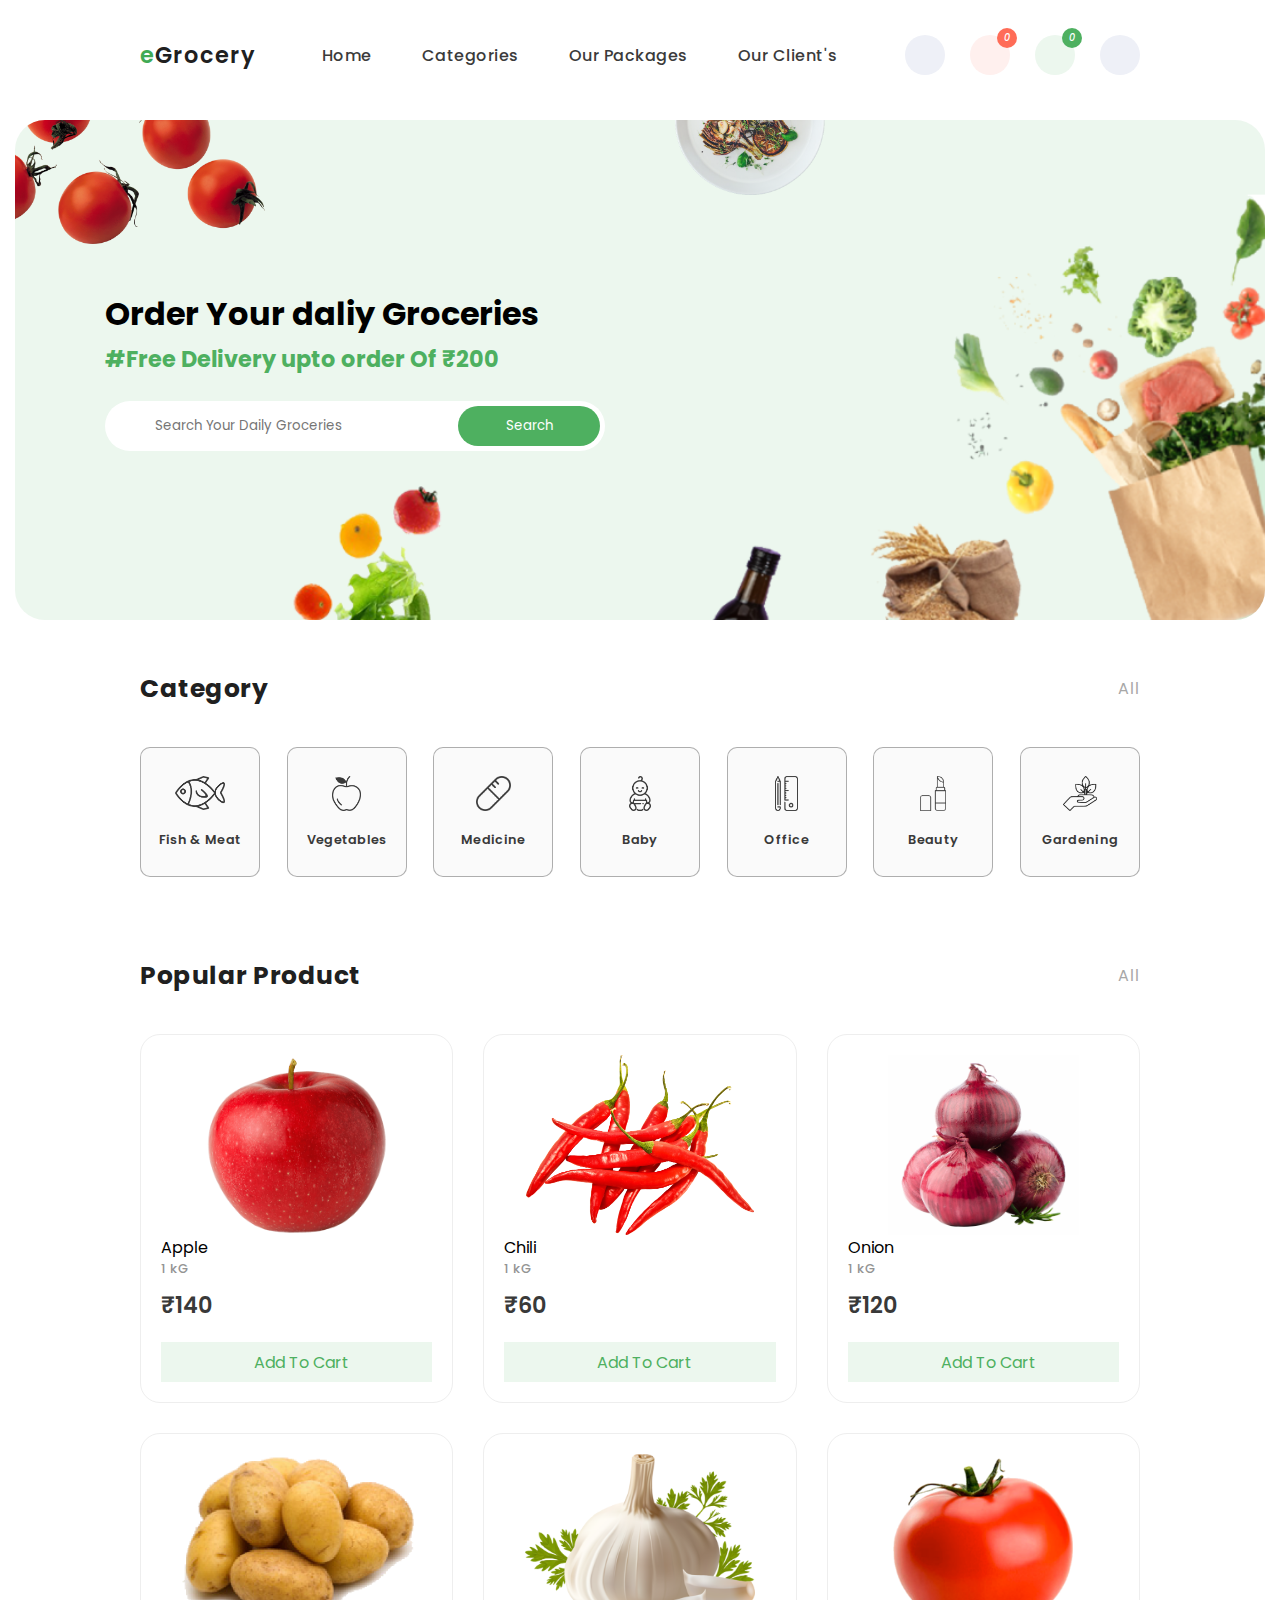
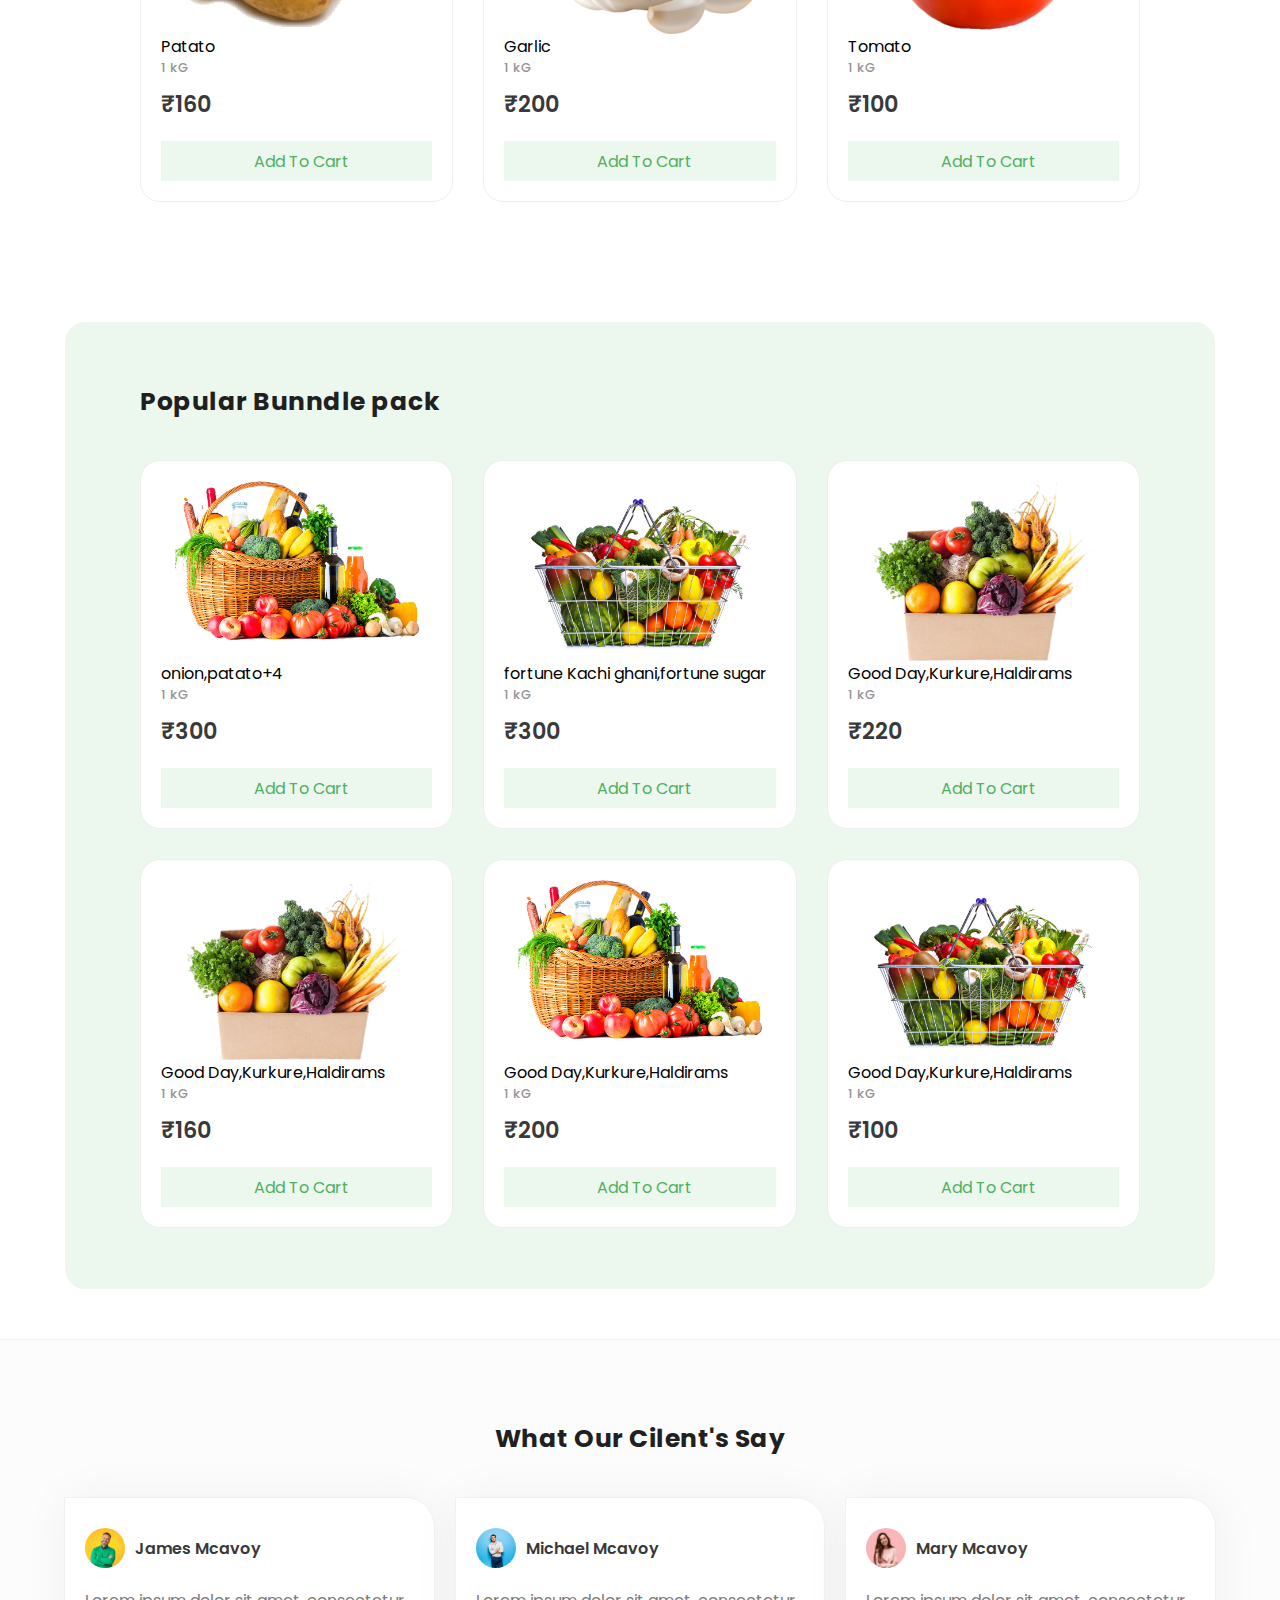
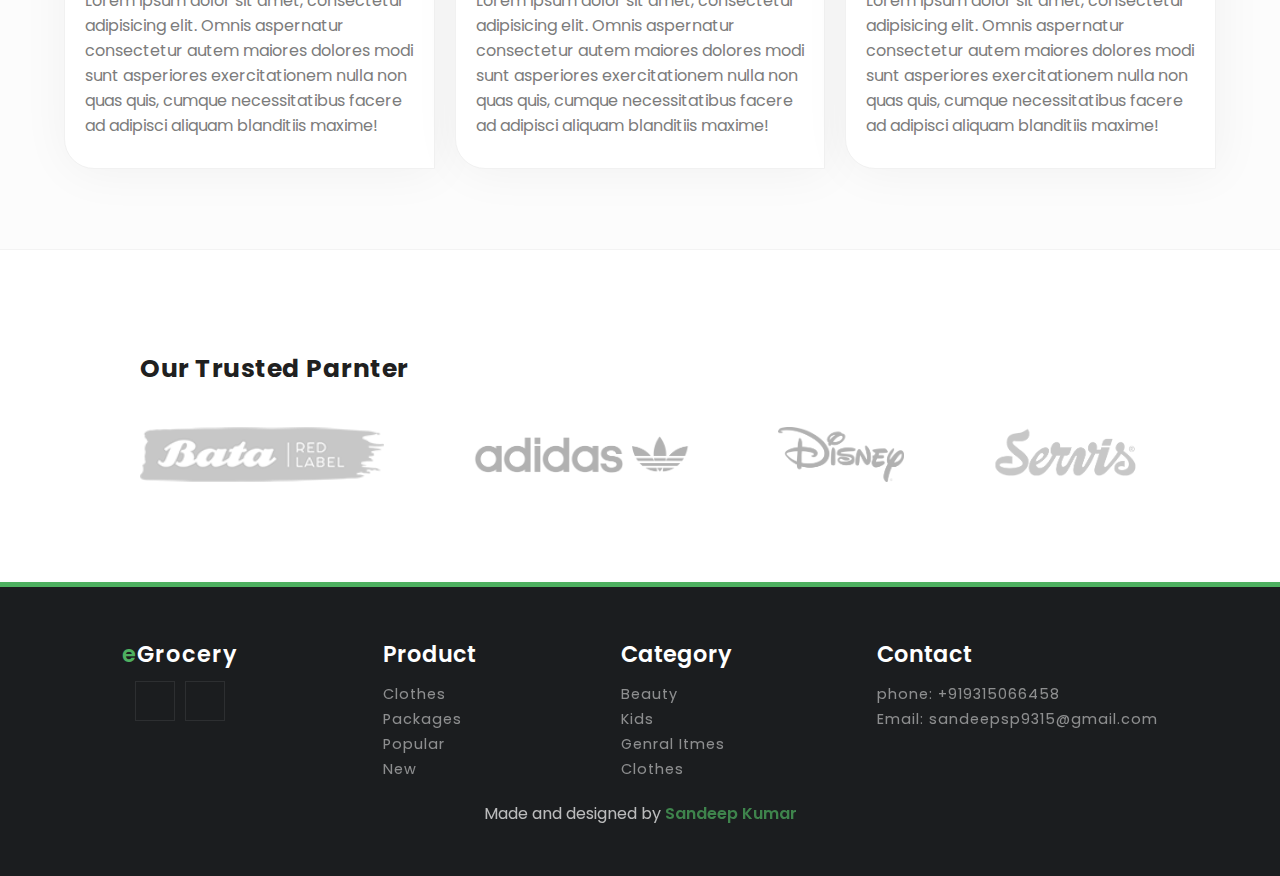
==== commit d91008de: "Update index.html" ====
--- a/index.html
+++ b/index.html
@@ -35,7 +35,7 @@
     <li><a href="#clients">Our Client's</a></li>
 </ul>
 <div class="right-nav">
-    <a href="" class="user">
+    <a href="" class="user"  style="margin-left:2px;">
 <i class="fas fa-search"></i>
     </a>
     <a href="" class="like">
